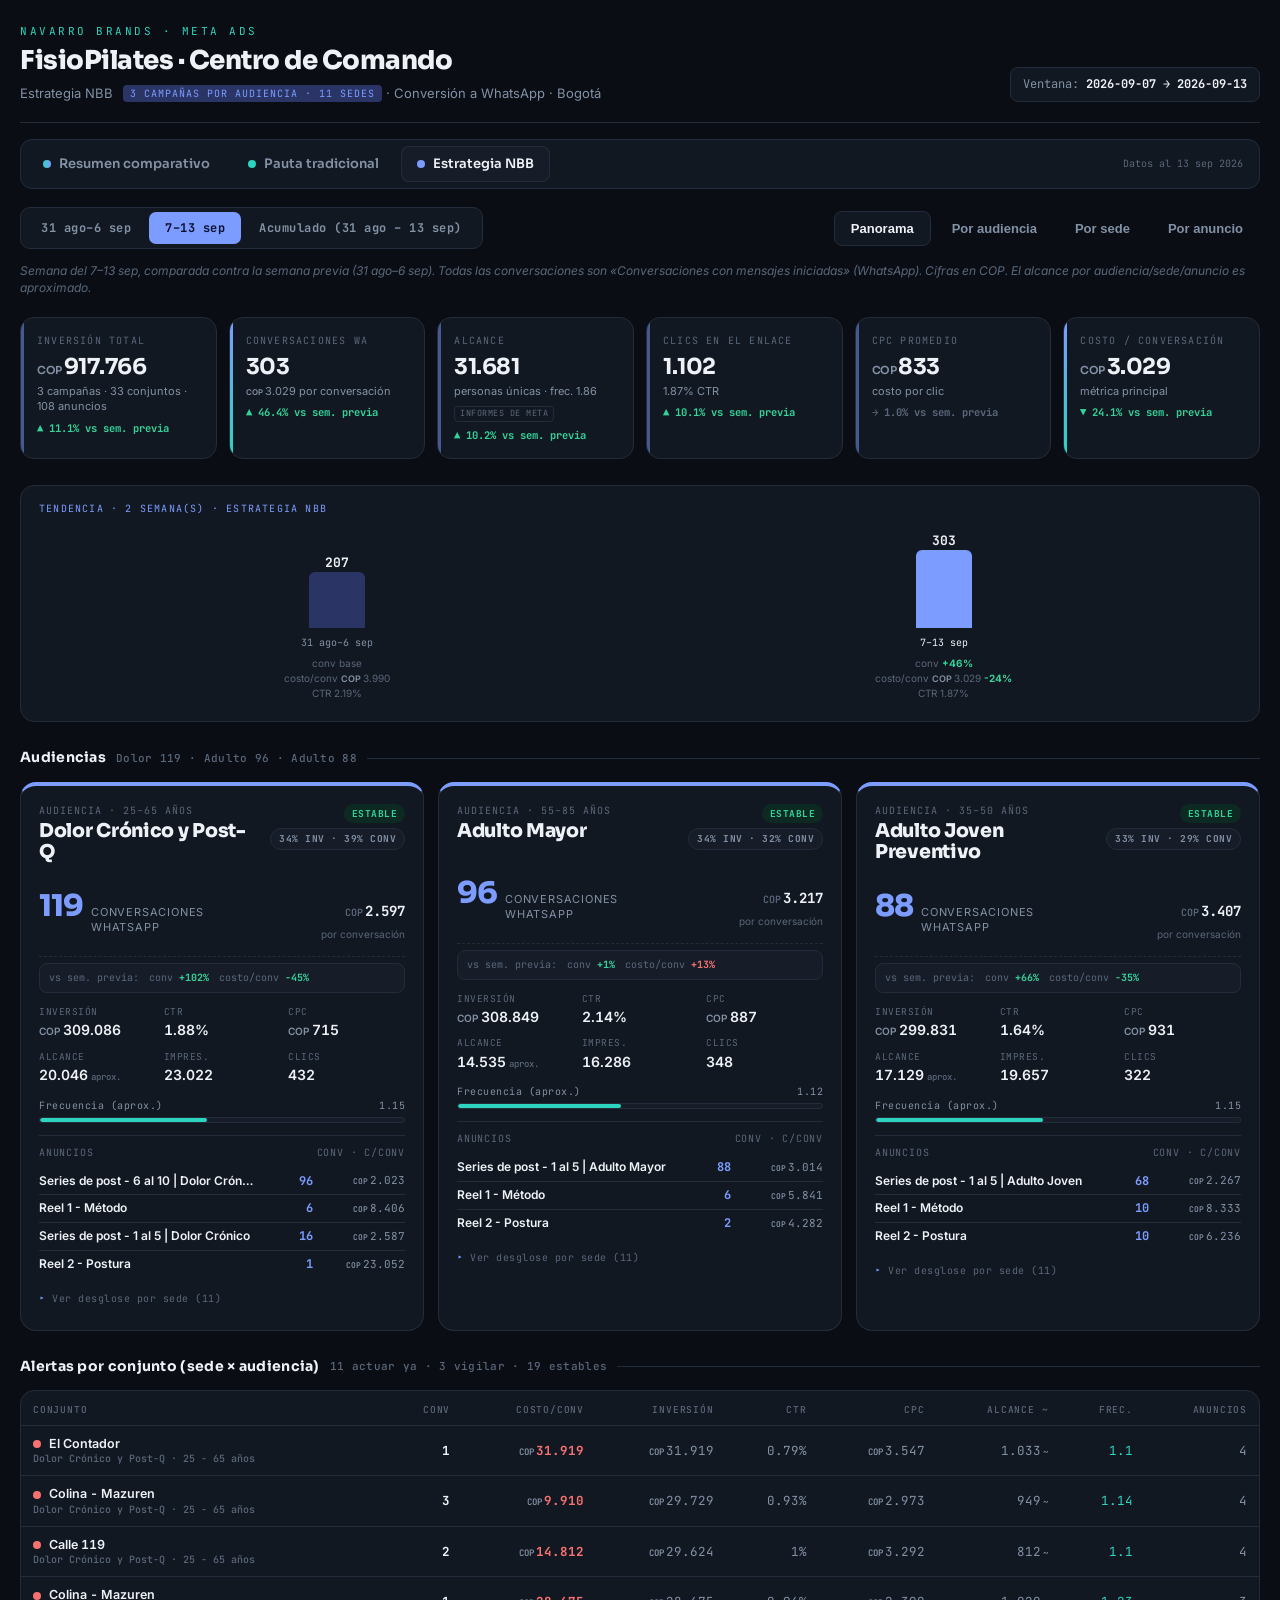
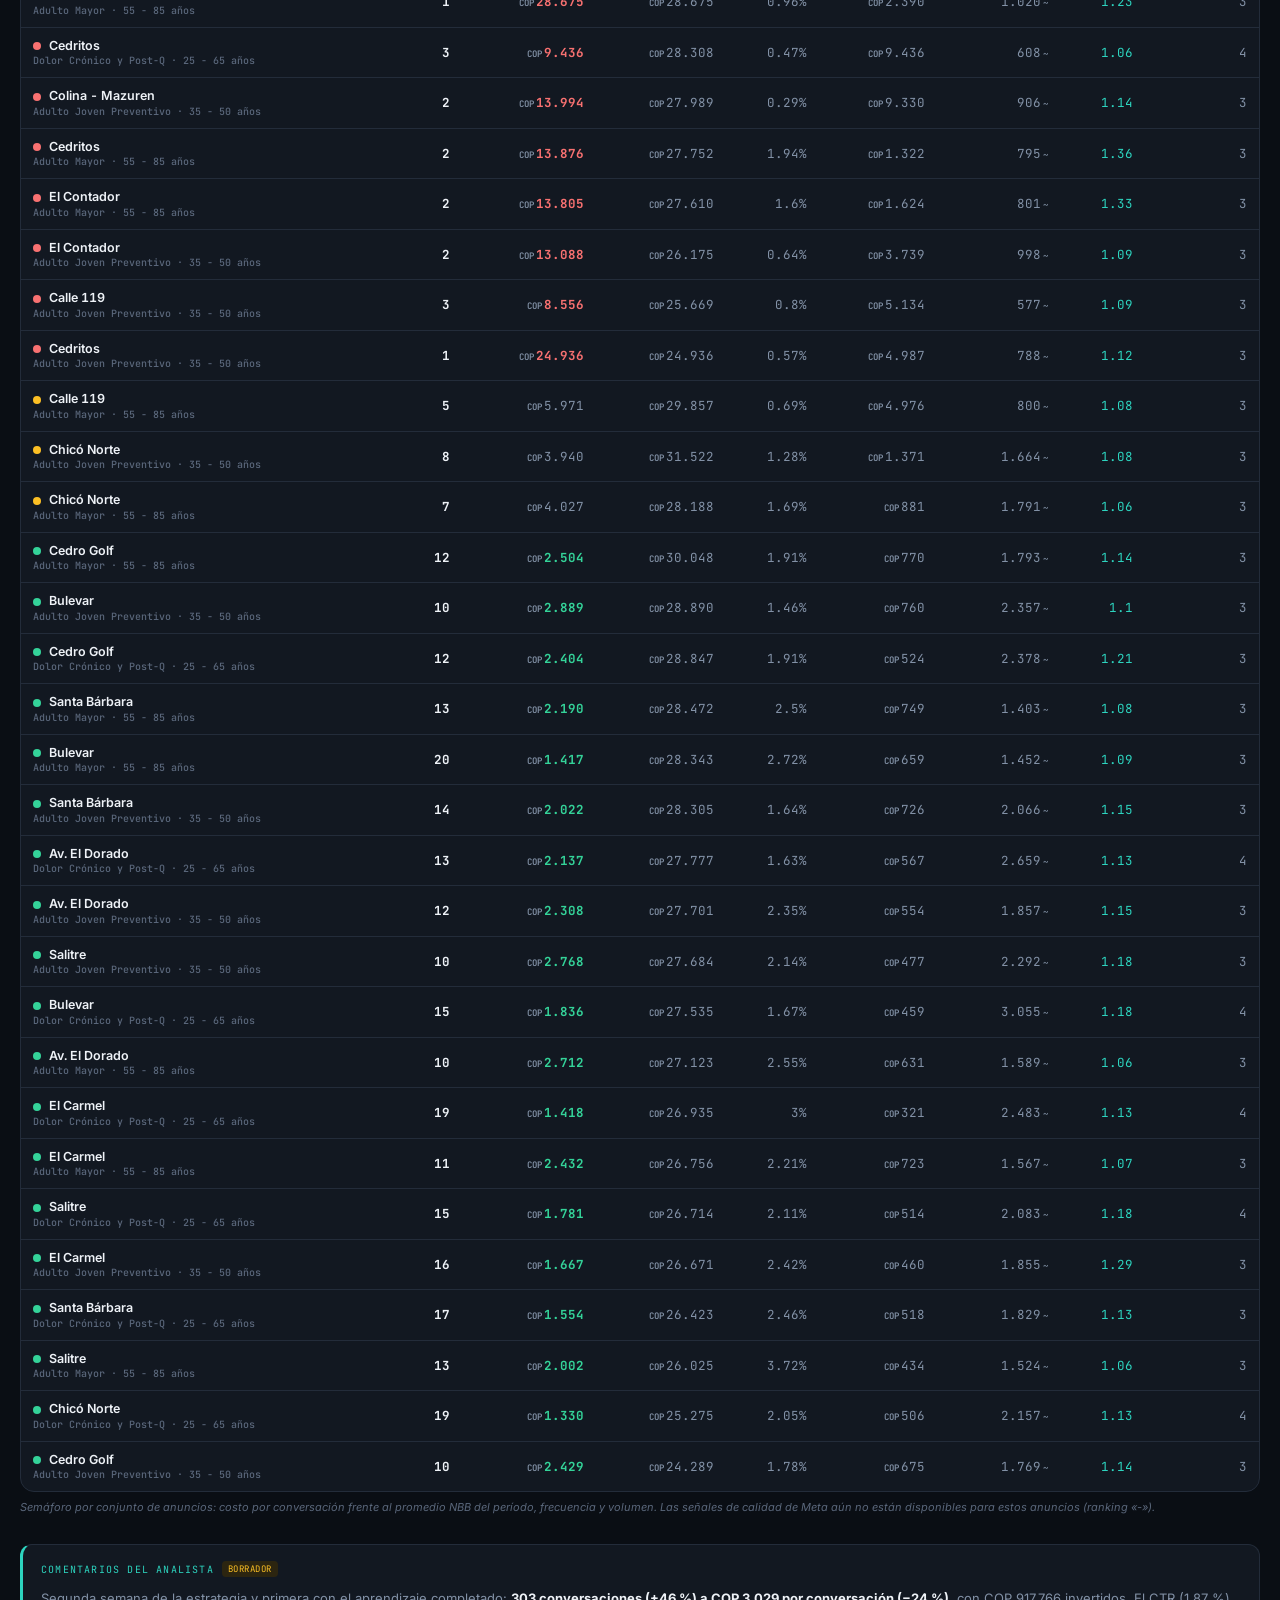
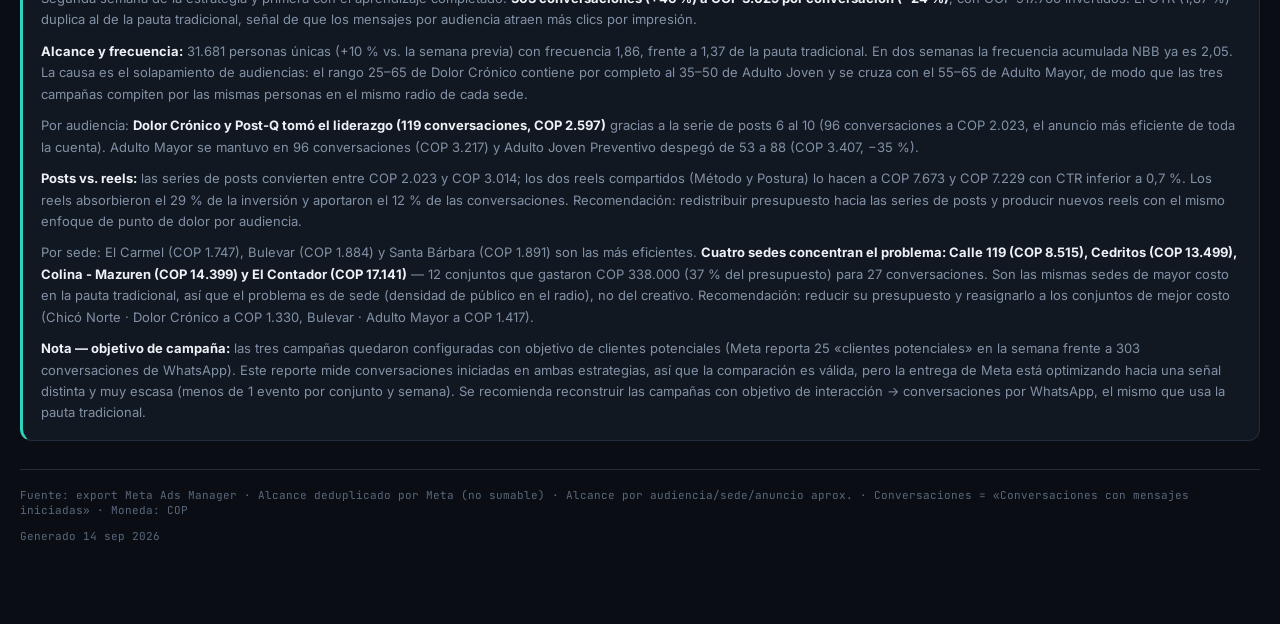
==== nbb.html @ 5d6669f6 "Semanas 10 y 11: reestructura en 3 páginas y comparativa tradicional vs NBB - index.html: resumen co" ====
<!DOCTYPE html>
<html lang="es">
<head>
<meta charset="UTF-8">
<meta name="viewport" content="width=device-width, initial-scale=1.0">
<title>FisioPilates · Estrategia NBB · Centro de Comando Meta Ads</title>
<link rel="stylesheet" href="assets/style.css">
</head>
<body>
<div class="wrap">
  <header>
    <div class="brand">
      <span class="eyebrow">Navarro Brands · Meta Ads</span>
      <h1>FisioPilates · Centro de Comando</h1>
      <span class="sub">Estrategia NBB <span class="strat nbb">3 campañas por audiencia · 11 sedes</span> · Conversión a WhatsApp · Bogotá</span>
    </div>
    <div class="winbadge">Ventana: <b id="winlabel"></b></div>
  </header>
  <nav class="topnav" id="topnav"></nav>

  <div class="toolbar">
    <div class="toggle" id="periodToggle"></div>
    <div class="tabs" id="viewTabs">
      <button data-v="overview" class="on">Panorama</button>
      <button data-v="aud">Por audiencia</button>
      <button data-v="sedes">Por sede</button>
      <button data-v="ads">Por anuncio</button>
    </div>
  </div>
  <p class="note" id="scopeNote"></p>

  <div class="kpis" id="kpis"></div>

  <div id="trendStrip" style="background:var(--panel);border:1px solid var(--line);border-radius:14px;padding:16px 18px;margin-bottom:26px">
    <div style="display:flex;align-items:center;justify-content:space-between;margin-bottom:14px">
      <div id="trendTitle" style="font-family:var(--mono);font-size:10px;letter-spacing:1.2px;text-transform:uppercase;color:var(--nbb)">Tendencia semanal</div>
      <div class="trendHint" style="font-family:var(--mono);font-size:9px;color:var(--faint)">desliza →</div>
    </div>
    <div id="trendScroll"><div id="trendBars"></div></div>
  </div>

  <div id="view-overview">
    <h2 class="sec">Audiencias <span class="cnt" id="audCnt"></span></h2>
    <div class="grid" id="audSummary"></div>
    <h2 class="sec">Alertas por conjunto (sede × audiencia) <span class="cnt" id="alertCnt"></span></h2>
    <div class="tblwrap"><table class="t" id="setTable"></table></div>
    <p class="tblnote">Semáforo por conjunto de anuncios: costo por conversación frente al promedio NBB del período, frecuencia y volumen. Las señales de calidad de Meta aún no están disponibles para estos anuncios (ranking «-»).</p>
  </div>

  <div id="view-aud" class="hidden">
    <h2 class="sec">Rendimiento por audiencia <span class="cnt">3 campañas · una por perfil de paciente</span></h2>
    <div class="grid" id="audCards"></div>
  </div>

  <div id="view-sedes" class="hidden">
    <h2 class="sec">Selecciona una sede</h2>
    <div class="sede-list" id="sedeList"></div>
    <div id="sedeDetail"></div>
  </div>

  <div id="view-ads" class="hidden">
    <h2 class="sec">Rendimiento por anuncio <span class="cnt" id="adCnt"></span></h2>
    <div class="grid" id="adCards"></div>
  </div>

  <div class="comments" id="comments"></div>

  <footer>
    <span>Fuente: export Meta Ads Manager · Alcance deduplicado por Meta (no sumable) · Alcance por audiencia/sede/anuncio aprox. · Conversaciones = «Conversaciones con mensajes iniciadas» · Moneda: COP</span>
    <span id="genstamp"></span>
  </footer>
</div>

<script src="assets/data.js"></script>
<script src="assets/common.js"></script>
<script>
const S = DATA.nbb;
const AUD = Object.fromEntries(DATA.audiences.map(a => [a.key, a]));
let CUR = DATA.cur;
const shown = DATA.periods_shown.filter(id => S.periods[id]);

function renderKPIs() {
  const d = S.periods[CUR], t = d.totals, prev = d.prev ? d.prev.totals : null;
  document.getElementById('kpis').innerHTML = kpiHTML(standardKPIs(t, prev, t.campaigns + ' campañas · ' + t.sets + ' conjuntos · ' + t.ads + ' anuncios'), 'nbb');
  document.getElementById('winlabel').textContent = d.start + ' → ' + d.end;
  let scope;
  if (CUR === 'acc') {
    scope = `Acumulado de ${d.weeks} semana(s) de la estrategia NBB (desde el ${fmtDate(S.start)}). `;
    if (t.reach != null && d.weeks > 1) scope += `El alcance es deduplicado por Meta: ${COP(t.reach)} personas únicas, menor que la suma de las semanas (${COP(d.reach_weekly_sum)}). `;
  } else {
    scope = `Semana del ${d.label}` + (d.prev ? `, comparada contra la semana previa (${d.prev.label}). ` : ' — primera semana de la estrategia, sin semana previa comparable. ');
  }
  document.getElementById('scopeNote').textContent = scope + 'Todas las conversaciones son «Conversaciones con mensajes iniciadas» (WhatsApp). Cifras en COP. El alcance por audiencia/sede/anuncio es aproximado.';
}

function miniList(title, rows, nameFn, opts) {
  opts = opts || {};
  const max = Math.max(...rows.map(r => r.conv), 1);
  return `<div class="mini"><div class="bh"><span>${title}</span><span>conv · c/conv</span></div>` +
    rows.map(r => `<div class="r"><div class="n">${esc(nameFn(r))}</div><div class="c">${r.conv}</div><div class="k">${r.conv ? money(r.cpconv) : '—'}</div></div>`).join('') + `</div>`;
}

function audCardHTML(a, full) {
  const d = S.periods[CUR];
  const prev = d.prev ? d.prev.audiences[a.audience] : null;
  const share = d.totals.spend ? (a.spend / d.totals.spend * 100).toFixed(0) : 0;
  const convShare = d.totals.conv ? (a.conv / d.totals.conv * 100).toFixed(0) : 0;
  const fpct = Math.min(a.freq / 2.5 * 100, 100);
  const bySede = [...a.by_sede].sort((x, y) => (x.conv ? x.cpconv : 1e12) - (y.conv ? y.cpconv : 1e12));
  return `<div class="aud">
    <div class="top" style="display:flex;justify-content:space-between;gap:10px;margin-bottom:12px">
      <div><div class="acct" style="font-family:var(--mono);font-size:10px;letter-spacing:1px;text-transform:uppercase;color:var(--faint);margin-bottom:3px">Audiencia · ${a.age} años</div><div class="cname">${esc(a.name)}</div></div>
      <div class="badges"><span class="pill ${a._level}">${levelText(a._level)}</span><span class="pill n">${share}% INV · ${convShare}% CONV</span></div>
    </div>
    <div class="hero-metric"><span class="big">${a.conv}</span><span class="cap">conversaciones<br>WhatsApp</span>
    <span class="cost"><b>${a.conv ? money(a.cpconv) : '—'}</b><span>por conversación</span></span></div>
    ${cmpRow(a, prev)}
    <div class="stats">
      <div class="stat"><div class="k">Inversión</div><div class="v">${money(a.spend)}</div></div>
      <div class="stat"><div class="k">CTR</div><div class="v">${a.ctr}%</div></div>
      <div class="stat"><div class="k">CPC</div><div class="v">${money(a.cpc)}</div></div>
      <div class="stat"><div class="k">Alcance</div><div class="v">${COP(a.reach)}<span class="ap">aprox.</span></div></div>
      <div class="stat"><div class="k">Impres.</div><div class="v">${COP(a.imp)}</div></div>
      <div class="stat"><div class="k">Clics</div><div class="v">${a.clicks}</div></div>
    </div>
    <div class="freqrow"><div class="flabel"><span>Frecuencia (aprox.)</span><span>${a.freq}</span></div>
    <div class="fbar"><i style="width:${fpct}%;background:${freqColor(a.freq)}"></i></div></div>
    ${miniList('Anuncios', a.by_ad, r => r.ad.replace(/^NBB \| /, ''))}
    ${full ? miniList('Sedes · mejor a peor costo', bySede, r => r.sede)
           : `<details class="more"><summary>Ver desglose por sede (${a.by_sede.length})</summary>${miniList('Sedes · mejor a peor costo', bySede, r => r.sede)}</details>`}
  </div>`;
}

function sedeCard(s) {
  const d = S.periods[CUR];
  const prev = d.prev ? d.prev.sedes[s.sede] : null;
  const byAud = [...s.by_audience].sort((x, y) => (x.conv ? x.cpconv : 1e12) - (y.conv ? y.cpconv : 1e12));
  return unitCardHTML(s, {
    eyebrow: 'FisioPilates · sede · estrategia NBB', title: s.sede, variant: 'nbb', prev, hideSets: true, unitWord: 'esta sede',
    badge: `<span class="pill a">${s.sets} AUDIENCIAS</span>`,
    extra: miniList('Audiencias · mejor a peor costo', byAud, r => r.name),
  });
}

function renderSetTable(sets) {
  const rows = sets.map(s => `<tr>
    <td class="nm"><span class="sem ${s._level}"></span>${esc(s.sede)}<small>${esc(s.name)} · ${s.age} años</small></td>
    <td><b>${s.conv}</b></td>
    <td class="${s._level === 'r' ? 'lose' : s._level === 'g' ? 'win' : ''}">${s.conv ? money(s.cpconv) : '—'}</td>
    <td>${money(s.spend)}</td>
    <td>${s.ctr}%</td>
    <td>${money(s.cpc)}</td>
    <td>${COP(s.reach)}<span class="ap" style="font-size:9px;margin-left:2px">~</span></td>
    <td style="color:${freqColor(s.freq)}">${s.freq}</td>
    <td>${s.ads}</td>
  </tr>`).join('');
  document.getElementById('setTable').innerHTML = `<thead><tr>
    <th>Conjunto</th><th>Conv</th><th>Costo/conv</th><th>Inversión</th><th>CTR</th><th>CPC</th><th>Alcance ~</th><th>Frec.</th><th>Anuncios</th>
  </tr></thead><tbody>${rows}</tbody>`;
}

function renderAll() {
  const d = S.periods[CUR];
  const avg = d.totals.cpconv;
  const auds = applyScores(d.audiences, avg, { skipSets: true, minConv: 30 });
  const sets = applyScores(d.sets, avg, { skipSets: true, minConv: 5 });
  const sedes = applyScores(d.sedes, avg, { skipSets: true, minConv: 15 });
  renderKPIs();

  document.getElementById('audSummary').innerHTML = auds.map(a => audCardHTML(a, false)).join('');
  document.getElementById('audCnt').textContent = auds.map(a => `${a.name.split(' ')[0]} ${a.conv}`).join(' · ');
  document.getElementById('audCards').innerHTML = auds.map(a => audCardHTML(a, true)).join('');
  renderSetTable(sets);
  document.getElementById('alertCnt').textContent = alertCount(sets);

  document.getElementById('sedeList').innerHTML = sedes.map(s => `
    <button class="sede-btn nbb" data-c="${encodeURIComponent(s.sede)}">
    <div class="sn">${esc(s.sede)}</div>
    <div class="sr"><span>Conv <b>${s.conv}</b></span><span>Costo <b>${s.conv ? money(s.cpconv) : '—'}</b></span><span>Inv <b>${K(s.spend)}</b></span></div>
    </button>`).join('');
  document.getElementById('sedeDetail').innerHTML = '';

  document.getElementById('adCards').innerHTML = d.ads.map(a => adCardHTML(a, {
    variant: 'nbb', multiWord: 'AUDIENCIAS', singleLabel: 'Audiencia', partName: p => p.name,
    breakdownTitle: a => `Detalle por audiencia (${a.campaigns})`, prev: d.prev ? d.prev.ads[a.ad] : null,
  })).join('');
  const multiCount = d.ads.filter(a => a.campaigns > 1).length;
  document.getElementById('adCnt').textContent = `${d.ads.length} anuncios · ${multiCount} compartidos entre audiencias`;
  renderComments(document.getElementById('comments'), 'nbb_' + CUR);
}

document.getElementById('sedeList').addEventListener('click', e => {
  const btn = e.target.closest('.sede-btn'); if (!btn) return;
  document.querySelectorAll('.sede-btn').forEach(b => b.classList.remove('active')); btn.classList.add('active');
  const name = decodeURIComponent(btn.dataset.c);
  const s = S.periods[CUR].sedes.find(x => x.sede === name);
  const det = document.getElementById('sedeDetail');
  det.innerHTML = `<h2 class="sec">${esc(s.sede)} <span class="cnt">${s.sets} conjuntos · ${s.ads} anuncios</span></h2><div class="grid">${sedeCard(s)}</div>`;
  det.scrollIntoView({ behavior: 'smooth', block: 'nearest' });
});

renderNav('nbb.html');
buildPeriodToggle(document.getElementById('periodToggle'),
  [...shown.map(id => ({ id, label: weekLabel(id) })), { id: 'acc', label: S.periods.acc.label }],
  CUR, p => { CUR = p; renderAll(); }, 'nbb');
bindTabs(document.getElementById('viewTabs'), 'view-');
document.getElementById('trendTitle').textContent = 'Tendencia · ' + S.trend.length + ' semana(s) · estrategia NBB';
renderTrend(document.getElementById('trendBars'), S.trend, { color: 'var(--nbb)', colorDim: 'var(--nbb-dim)', extraLine: t => `<div>CTR ${t.ctr}%</div>` });
renderAll();
stamp();
</script>
</body>
</html>
---- assets/style.css ----
@import url('https://fonts.googleapis.com/css2?family=Sora:wght@400;500;600;700;800&family=Inter:wght@400;500;600;700&family=JetBrains+Mono:wght@500;700&display=swap');
:root{
  --bg:#0a0e14; --panel:#121821; --panel2:#161d28; --line:#232c3a;
  --ink:#eef2f7; --muted:#8291a6; --faint:#5a677b;
  --teal:#2dd4bf; --teal-dim:#134e4a;
  --green:#34d399; --green-bg:#0d2a22;
  --yellow:#fbbf24; --yellow-bg:#2c2510;
  --red:#f87171; --red-bg:#2c1414;
  --accent:#7c9cff; --accent-dim:#2a3566; --accent-bg:#171c33;
  --trad:var(--teal); --trad-dim:var(--teal-dim); --nbb:var(--accent); --nbb-dim:var(--accent-dim);
  --mono:'JetBrains Mono',monospace;
}
*{box-sizing:border-box;margin:0;padding:0}
.cur{font-size:.72em;color:var(--muted);font-weight:600;margin-right:2px}
body{background:var(--bg);color:var(--ink);font-family:'Inter',sans-serif;-webkit-font-smoothing:antialiased;line-height:1.4}
.wrap{max-width:1320px;margin:0 auto;padding:24px 20px 80px}
header{display:flex;flex-wrap:wrap;align-items:flex-end;justify-content:space-between;gap:16px;margin-bottom:22px;padding-bottom:20px;border-bottom:1px solid var(--line)}
.brand{display:flex;flex-direction:column;gap:4px}
.brand .eyebrow{font-family:var(--mono);font-size:11px;letter-spacing:2.5px;text-transform:uppercase;color:var(--teal)}
.brand h1{font-family:'Sora',sans-serif;font-weight:800;font-size:26px;letter-spacing:-.5px}
.brand .sub{color:var(--muted);font-size:13px}
.winbadge{font-family:var(--mono);font-size:12px;color:var(--muted);background:var(--panel);border:1px solid var(--line);border-radius:8px;padding:8px 12px}
.winbadge b{color:var(--ink)}
.toolbar{display:flex;flex-wrap:wrap;gap:14px;align-items:center;justify-content:space-between;margin-bottom:22px}
.toggle{display:inline-flex;flex-wrap:wrap;background:var(--panel);border:1px solid var(--line);border-radius:10px;padding:4px;gap:2px}
.toggle button{white-space:nowrap;font-family:var(--mono);font-size:12px;font-weight:700;letter-spacing:.5px;color:var(--muted);background:transparent;border:0;padding:8px 16px;border-radius:7px;cursor:pointer;transition:.15s}
.toggle button.on{background:var(--teal);color:#04211d}
.toggle button:not(.on):hover{color:var(--ink)}
.tabs{display:inline-flex;gap:4px}
.tabs button{font-size:13px;font-weight:600;color:var(--muted);background:transparent;border:1px solid transparent;padding:9px 16px;border-radius:8px;cursor:pointer;transition:.15s}
.tabs button.on{background:var(--panel);border-color:var(--line);color:var(--ink)}
.tabs button:not(.on):hover{color:var(--ink)}
.note{font-size:12px;color:var(--faint);margin:-8px 0 20px;font-style:italic}
.kpis{display:grid;grid-template-columns:repeat(6,1fr);gap:12px;margin-bottom:26px}
.kpi{background:var(--panel);border:1px solid var(--line);border-radius:14px;padding:16px 16px 14px;position:relative;overflow:hidden}
.kpi::before{content:'';position:absolute;left:0;top:0;bottom:0;width:3px;background:var(--teal);opacity:.5}
.kpi.star::before{opacity:1;background:linear-gradient(var(--teal),var(--accent))}
.kpi .label{font-family:var(--mono);font-size:10px;letter-spacing:1.2px;text-transform:uppercase;color:var(--faint);margin-bottom:8px}
.kpi .val{font-family:'Sora',sans-serif;font-weight:700;font-size:22px;letter-spacing:-.5px;line-height:1}
.kpi .val .cur{font-size:11px;color:var(--muted);font-weight:600;margin-right:2px}
.kpi .foot{font-size:11px;color:var(--muted);margin-top:6px}
.kpi .tag{display:inline-block;font-family:var(--mono);font-size:8.5px;letter-spacing:.5px;text-transform:uppercase;color:var(--faint);border:1px solid var(--line);border-radius:4px;padding:1px 5px;margin-top:6px}
.delta{font-family:var(--mono);font-size:10.5px;font-weight:700;margin-top:5px;display:inline-block}
.delta.up{color:var(--green)} .delta.down{color:var(--red)} .delta.flat{color:var(--faint)}
h2.sec{flex-wrap:wrap;font-family:'Sora',sans-serif;font-size:14px;font-weight:700;letter-spacing:.3px;margin:26px 0 14px;display:flex;align-items:center;gap:10px}
h2.sec::after{content:'';flex:1;height:1px;background:var(--line)}
h2.sec .cnt{font-family:var(--mono);font-size:11px;color:var(--faint);font-weight:500}
.grid{display:grid;grid-template-columns:repeat(auto-fill,minmax(310px,1fr));gap:14px}
.card{background:var(--panel);border:1px solid var(--line);border-radius:16px;padding:18px;position:relative;transition:.15s;border-left-width:4px}
.card:hover{border-color:var(--faint);transform:translateY(-2px)}
.card.g{border-left-color:var(--green)} .card.y{border-left-color:var(--yellow)} .card.r{border-left-color:var(--red)}
.card .top{display:flex;justify-content:space-between;align-items:flex-start;gap:10px;margin-bottom:14px}
.card .acct{font-family:var(--mono);font-size:10px;letter-spacing:1px;text-transform:uppercase;color:var(--faint);margin-bottom:3px}
.card .cname{font-family:'Sora',sans-serif;font-weight:700;font-size:19px;letter-spacing:-.3px;line-height:1.1}
.badges{display:flex;flex-direction:column;gap:5px;align-items:flex-end;flex-shrink:0}
.pill{font-family:var(--mono);font-size:9.5px;font-weight:700;letter-spacing:.5px;padding:3px 8px;border-radius:20px;white-space:nowrap}
.pill.g{background:var(--green-bg);color:var(--green)} .pill.y{background:var(--yellow-bg);color:var(--yellow)} .pill.r{background:var(--red-bg);color:var(--red)}
.hero-metric{display:flex;align-items:baseline;gap:8px;padding:10px 0 12px;border-bottom:1px dashed var(--line);margin-bottom:12px}
.hero-metric .big{font-family:'Sora',sans-serif;font-weight:800;font-size:30px;color:var(--teal);letter-spacing:-1px}
.hero-metric .cap{font-size:11px;color:var(--muted);text-transform:uppercase;letter-spacing:.8px}
.hero-metric .cost{margin-left:auto;text-align:right}
.hero-metric .cost b{font-family:var(--mono);font-size:14px;color:var(--ink);display:block}
.hero-metric .cost span{font-size:10px;color:var(--faint)}
.stats{display:grid;grid-template-columns:1fr 1fr 1fr;gap:10px 8px;margin-bottom:14px}
.stat .k{font-family:var(--mono);font-size:9.5px;letter-spacing:.5px;text-transform:uppercase;color:var(--faint);margin-bottom:2px}
.stat .v{font-size:14px;font-weight:600;font-variant-numeric:tabular-nums}
.stat .v .ap{font-size:9px;color:var(--faint);font-weight:500;font-family:var(--mono);margin-left:3px}
.cmp{font-family:var(--mono);font-size:10px;margin-top:-6px;margin-bottom:12px;padding:7px 9px;background:var(--panel2);border:1px solid var(--line);border-radius:8px;display:flex;gap:10px;flex-wrap:wrap}
.cmp span{color:var(--faint)}
.cmp b.up{color:var(--green)} .cmp b.down{color:var(--red)} .cmp b.flat{color:var(--muted)}
.freqrow{margin-bottom:12px}
.freqrow .flabel{display:flex;justify-content:space-between;font-size:10px;color:var(--muted);margin-bottom:4px;font-family:var(--mono);letter-spacing:.5px}
.fbar{height:6px;background:var(--panel2);border-radius:4px;overflow:hidden;border:1px solid var(--line)}
.fbar > i{display:block;height:100%;border-radius:4px}
.advice{display:flex;gap:8px;align-items:flex-start;font-size:12px;line-height:1.45;background:var(--panel2);border:1px solid var(--line);border-radius:10px;padding:10px 12px;color:var(--muted)}
.advice .dot{font-size:13px;line-height:1.1;flex-shrink:0}
.advice b{color:var(--ink);font-weight:600}
.sede-list{display:grid;grid-template-columns:repeat(auto-fill,minmax(260px,1fr));gap:12px;margin-bottom:24px}
.sede-btn{text-align:left;background:var(--panel);border:1px solid var(--line);border-radius:14px;padding:16px;cursor:pointer;transition:.15s;color:var(--ink)}
.sede-btn:hover{border-color:var(--teal);transform:translateY(-2px)}
.sede-btn.active{border-color:var(--teal);background:var(--panel2)}
.sede-btn .sn{font-family:'Sora',sans-serif;font-weight:700;font-size:17px;margin-bottom:8px}
.sede-btn .sr{display:flex;gap:14px;font-size:12px;color:var(--muted)}
.sede-btn .sr b{color:var(--teal);font-family:var(--mono)}
.adcard{background:var(--panel);border:1px solid var(--line);border-radius:16px;padding:18px}
.adcard .atop{display:flex;justify-content:space-between;align-items:flex-start;gap:10px;margin-bottom:6px}
.adcard .aname{font-family:'Sora',sans-serif;font-weight:700;font-size:16px;line-height:1.2}
.adcard .ameta{font-family:var(--mono);font-size:10px;letter-spacing:.5px;text-transform:uppercase;color:var(--faint);margin-bottom:14px}
.adhero{display:flex;align-items:baseline;gap:8px;padding-bottom:12px;border-bottom:1px dashed var(--line);margin-bottom:12px}
.adhero .big{font-family:'Sora',sans-serif;font-weight:800;font-size:26px;color:var(--teal)}
.adhero .cap{font-size:11px;color:var(--muted);text-transform:uppercase;letter-spacing:.6px}
.adhero .cost{margin-left:auto;text-align:right}
.adhero .cost b{font-family:var(--mono);font-size:13px;display:block}
.adhero .cost span{font-size:10px;color:var(--faint)}
.breakdown{margin-top:12px;border-top:1px solid var(--line);padding-top:10px}
.breakdown .bh{font-family:var(--mono);font-size:10px;letter-spacing:.8px;text-transform:uppercase;color:var(--faint);margin-bottom:8px}
.brow{display:grid;grid-template-columns:1fr auto auto;gap:8px;align-items:center;padding:7px 0;border-bottom:1px solid var(--line);font-size:12px}
.brow:last-child{border-bottom:0}
.brow .bsede{font-weight:600;color:var(--ink)}
.brow .bsub{font-family:var(--mono);font-size:10px;color:var(--faint)}
.brow .bconv{font-family:var(--mono);color:var(--teal);font-weight:700;text-align:right}
.brow .bcost{font-family:var(--mono);color:var(--muted);text-align:right;font-size:11px}
.single-note{font-size:11px;color:var(--faint);font-family:var(--mono);margin-top:4px}
.hidden{display:none!important}
.comments{background:var(--panel);border:1px solid var(--line);border-left:3px solid var(--teal);border-radius:12px;padding:16px 18px;margin-top:28px;font-size:13px;color:var(--muted);line-height:1.65}
.comments b{color:var(--ink)}
.comments p{margin:0 0 10px}
.comments p:last-child{margin-bottom:0}
.comments .mh{font-family:var(--mono);font-size:10px;letter-spacing:1.2px;text-transform:uppercase;color:var(--teal);margin-bottom:10px}
footer{margin-top:28px;padding-top:18px;border-top:1px solid var(--line);font-size:11px;color:var(--faint);display:flex;justify-content:space-between;flex-wrap:wrap;gap:10px;font-family:var(--mono)}

/* Trend strip */
#trendScroll{overflow-x:auto;overflow-y:hidden;-webkit-overflow-scrolling:touch}
#trendBars{display:flex;gap:12px;padding-bottom:4px}
.trendHint{display:none}
/* Desktop: bars share the full width, all visible, no scroll needed */
#trendBars > .tbar{flex:1 1 0;min-width:0}
/* Themed thin scrollbar */
#trendScroll::-webkit-scrollbar{height:6px}
#trendScroll::-webkit-scrollbar-track{background:transparent}
#trendScroll::-webkit-scrollbar-thumb{background:var(--line);border-radius:99px}
#trendScroll::-webkit-scrollbar-thumb:hover{background:var(--faint)}
#trendScroll{scrollbar-width:thin;scrollbar-color:var(--line) transparent}
@media(max-width:640px){
  /* Mobile: pin each bar to ~1/3 of the viewport and enable horizontal scroll */
  #trendBars > .tbar{flex:0 0 calc((100% - 24px) / 3);min-width:92px}
  .trendHint{display:block}
}
@media(max-width:1000px){.kpis{grid-template-columns:repeat(3,1fr)}}
@media(max-width:560px){.kpis{grid-template-columns:repeat(2,1fr)}.brand h1{font-size:22px}}

/* ───────── Navegación entre reportes ───────── */
.topnav{display:flex;flex-wrap:wrap;align-items:center;gap:6px;margin:-6px 0 18px;padding:6px;background:var(--panel);border:1px solid var(--line);border-radius:12px}
.topnav a{font-family:'Sora',sans-serif;font-size:13px;font-weight:600;color:var(--muted);text-decoration:none;padding:9px 16px;border-radius:8px;display:flex;align-items:center;gap:8px;transition:.15s}
.topnav a:hover{color:var(--ink);background:var(--panel2)}
.topnav a.on{color:var(--ink);background:var(--panel2);box-shadow:inset 0 0 0 1px var(--line)}
.topnav a .sw{width:8px;height:8px;border-radius:50%;background:var(--faint);flex-shrink:0}
.topnav a.trad .sw{background:var(--trad)} .topnav a.nbb .sw{background:var(--nbb)} .topnav a.both .sw{background:linear-gradient(90deg,var(--trad),var(--nbb))}
.topnav .spacer{flex:1}
.topnav .upd{font-family:var(--mono);font-size:10px;color:var(--faint);padding:0 10px}
.strat{font-family:var(--mono);font-size:10px;letter-spacing:1px;text-transform:uppercase;padding:2px 7px;border-radius:4px;margin-left:6px;vertical-align:1px}
.strat.trad{background:var(--teal-dim);color:var(--teal)} .strat.nbb{background:var(--accent-dim);color:var(--accent)}
.kpi.nbb::before{background:var(--nbb)} .kpi.nbb.star::before{background:linear-gradient(var(--nbb),var(--teal))}
.kpi .val.pending{font-size:13px;color:var(--faint);font-weight:500;font-family:var(--mono);line-height:1.3;padding-top:4px}
.toggle button.on.nbb{background:var(--nbb);color:#0b1030}
.card.nbb .hero-metric .big,.adcard.nbb .adhero .big{color:var(--nbb)}
.sede-btn.nbb:hover,.sede-btn.nbb.active{border-color:var(--nbb)} .sede-btn.nbb .sr b{color:var(--nbb)}
.brow .bconv.nbb{color:var(--nbb)}
.pill.a{background:var(--accent-dim);color:var(--accent)}
.pill.t{background:var(--teal-dim);color:var(--teal)}
.pill.n{background:var(--panel2);color:var(--muted);border:1px solid var(--line)}
.legend{display:flex;gap:16px;flex-wrap:wrap;font-family:var(--mono);font-size:10px;color:var(--muted);align-items:center}
.legend i{display:inline-block;width:10px;height:10px;border-radius:3px;margin-right:6px;vertical-align:-1px}
.legend i.t{background:var(--trad)} .legend i.n{background:var(--nbb)}

/* ───────── Tendencia apilada (cuenta completa) ───────── */
.tbar .stack{width:60%;max-width:56px;min-width:38px;display:flex;flex-direction:column-reverse;border-radius:6px 6px 0 0;overflow:hidden;position:relative}
.tbar .stack > i{display:block;width:100%}
.tbar .stack i.t{background:var(--trad-dim)} .tbar .stack i.n{background:var(--nbb-dim)}
.tbar.last .stack i.t{background:var(--trad)} .tbar.last .stack i.n{background:var(--nbb)}
.tbar .split{font-family:var(--mono);font-size:9.5px;color:var(--faint);line-height:1.6}
.tbar .split b{font-weight:700} .tbar .split b.t{color:var(--trad)} .tbar .split b.n{color:var(--nbb)}

/* ───────── Duelo de estrategias ───────── */
.duel{display:grid;grid-template-columns:1fr 1fr;gap:14px;margin-bottom:26px}
.duel .col{background:var(--panel);border:1px solid var(--line);border-radius:16px;padding:18px;position:relative;overflow:hidden}
.duel .col::before{content:'';position:absolute;left:0;top:0;right:0;height:3px}
.duel .col.trad::before{background:var(--trad)} .duel .col.nbb::before{background:var(--nbb)}
.duel .ch{display:flex;justify-content:space-between;align-items:flex-start;gap:10px;margin-bottom:12px}
.duel .ch .nm{font-family:'Sora',sans-serif;font-weight:800;font-size:18px;letter-spacing:-.3px}
.duel .ch .ds{font-size:11px;color:var(--muted);margin-top:3px}
.duel .hero{display:flex;align-items:baseline;gap:8px;padding:8px 0 12px;border-bottom:1px dashed var(--line);margin-bottom:12px}
.duel .hero .big{font-family:'Sora',sans-serif;font-weight:800;font-size:34px;letter-spacing:-1px}
.duel .col.trad .hero .big{color:var(--trad)} .duel .col.nbb .hero .big{color:var(--nbb)}
.duel .hero .cap{font-size:11px;color:var(--muted);text-transform:uppercase;letter-spacing:.8px}
.duel .hero .cost{margin-left:auto;text-align:right}
.duel .hero .cost b{font-family:var(--mono);font-size:15px;display:block}
.duel .hero .cost span{font-size:10px;color:var(--faint)}
.mrow{display:grid;grid-template-columns:1fr auto;gap:8px;align-items:baseline;padding:7px 0;border-bottom:1px solid var(--line);font-size:13px}
.mrow:last-child{border-bottom:0}
.mrow .k{color:var(--muted);font-size:12px} .mrow .k small{display:block;font-size:10px;color:var(--faint);font-family:var(--mono)}
.mrow .v{font-family:var(--mono);font-weight:700;font-variant-numeric:tabular-nums;text-align:right;color:var(--ink)}
.mrow .v .ap{font-size:9px;color:var(--faint);font-weight:500;margin-left:3px}
.mrow .v .win{display:inline-block;font-size:9.5px;padding:1px 6px;border-radius:10px;margin-left:6px;vertical-align:1px}
.win.up{background:var(--green-bg);color:var(--green)} .win.down{background:var(--red-bg);color:var(--red)} .win.flat{background:var(--panel2);color:var(--faint)}
.verdict{background:var(--panel);border:1px solid var(--line);border-left:3px solid var(--accent);border-radius:12px;padding:14px 18px;margin-bottom:26px;font-size:13px;line-height:1.6;color:var(--muted)}
.verdict b{color:var(--ink)} .verdict .mh{font-family:var(--mono);font-size:10px;letter-spacing:1.2px;text-transform:uppercase;color:var(--accent);margin-bottom:6px}
.verdict ul{margin:6px 0 0 18px} .verdict li{margin-bottom:4px}
.sharebox{background:var(--panel);border:1px solid var(--line);border-radius:14px;padding:16px 18px;margin-bottom:26px}
.sharebox .sh{font-family:var(--mono);font-size:10px;letter-spacing:1.2px;text-transform:uppercase;color:var(--faint);margin-bottom:10px;display:flex;justify-content:space-between;gap:10px;flex-wrap:wrap}
.sbar{display:flex;height:22px;border-radius:6px;overflow:hidden;margin-bottom:6px;background:var(--panel2)}
.sbar i{display:flex;align-items:center;justify-content:center;font-family:var(--mono);font-size:10.5px;font-weight:700;color:#04211d;min-width:0;overflow:hidden;white-space:nowrap}
.sbar i.t{background:var(--trad)} .sbar i.n{background:var(--nbb);color:#0b1030}
.sbar-l{display:flex;justify-content:space-between;font-family:var(--mono);font-size:10px;color:var(--muted);margin-bottom:12px}
.sbar-l:last-child{margin-bottom:0}

/* ───────── Tablas (sedes comparadas, conjuntos NBB) ───────── */
.tblwrap{overflow-x:auto;background:var(--panel);border:1px solid var(--line);border-radius:14px;margin-bottom:26px}
table.t{width:100%;border-collapse:collapse;font-size:12.5px;min-width:640px}
table.t th{font-family:var(--mono);font-size:9.5px;letter-spacing:.8px;text-transform:uppercase;color:var(--faint);text-align:right;padding:12px 12px 8px;border-bottom:1px solid var(--line);white-space:nowrap;font-weight:500}
table.t th:first-child,table.t td:first-child{text-align:left}
table.t th.t{color:var(--trad)} table.t th.n{color:var(--nbb)}
table.t th.grp{text-align:center;border-bottom:0;padding-bottom:0;padding-top:12px;font-weight:700}
table.t td{padding:9px 12px;border-bottom:1px solid var(--line);text-align:right;font-variant-numeric:tabular-nums;font-family:var(--mono);color:var(--muted);white-space:nowrap}
table.t td.nm{font-family:'Inter',sans-serif;font-weight:600;color:var(--ink)}
table.t td.nm small{display:block;font-family:var(--mono);font-size:10px;color:var(--faint);font-weight:500}
table.t td b{color:var(--ink);font-weight:700}
table.t td.win{color:var(--green);font-weight:700} table.t td.lose{color:var(--red);font-weight:700} table.t td.flat{color:var(--faint)}
table.t tr:last-child td{border-bottom:0}
table.t tr.tot td{background:var(--panel2);font-weight:700;color:var(--ink)}
table.t td .sem{display:inline-block;width:8px;height:8px;border-radius:50%;margin-right:8px;vertical-align:-.5px}
.sem.r{background:var(--red)} .sem.y{background:var(--yellow)} .sem.g{background:var(--green)}
.sep{border-left:1px solid var(--line)}
.tblnote{font-size:11px;color:var(--faint);font-style:italic;margin:-18px 0 26px}

/* ───────── Tarjetas de audiencia ───────── */
.aud{background:var(--panel);border:1px solid var(--line);border-radius:16px;padding:18px;border-top:4px solid var(--nbb)}
.aud .cname{font-family:'Sora',sans-serif;font-weight:800;font-size:19px;letter-spacing:-.3px;line-height:1.1}
.aud .age{font-family:var(--mono);font-size:10px;color:var(--faint);letter-spacing:.5px;margin-top:4px}
.aud .hero-metric .big{color:var(--nbb)}
.mini{margin-top:12px;border-top:1px solid var(--line);padding-top:10px}
.mini .bh{font-family:var(--mono);font-size:10px;letter-spacing:.8px;text-transform:uppercase;color:var(--faint);margin-bottom:8px;display:flex;justify-content:space-between}
.mini .r{display:grid;grid-template-columns:1fr 52px 84px;gap:8px;align-items:center;padding:5px 0;font-size:12px;border-bottom:1px solid var(--line)}
.mini .r:last-child{border-bottom:0}
.mini .r .n{color:var(--ink);font-weight:600;overflow:hidden;text-overflow:ellipsis;white-space:nowrap}
.mini .r .c{font-family:var(--mono);color:var(--nbb);font-weight:700;text-align:right}
.mini .r .k{font-family:var(--mono);color:var(--muted);text-align:right;font-size:11px}
details.more{margin-top:8px} details.more summary{cursor:pointer;font-family:var(--mono);font-size:10px;color:var(--faint);letter-spacing:.5px;list-style:none;padding:6px 0}
details.more summary::before{content:'▸ ';color:var(--accent)} details.more[open] summary::before{content:'▾ '}
.pendtag{display:inline-block;font-family:var(--mono);font-size:9px;letter-spacing:.5px;text-transform:uppercase;color:var(--yellow);background:var(--yellow-bg);border-radius:4px;padding:1px 5px}
.draft{display:inline-block;font-family:var(--mono);font-size:9px;letter-spacing:.5px;text-transform:uppercase;color:var(--yellow);background:var(--yellow-bg);border-radius:4px;padding:1px 6px;margin-left:8px;vertical-align:1px}

@media(max-width:820px){.duel{grid-template-columns:1fr}}
@media(max-width:640px){.topnav a{padding:8px 11px;font-size:12px}.topnav .upd{display:none}}
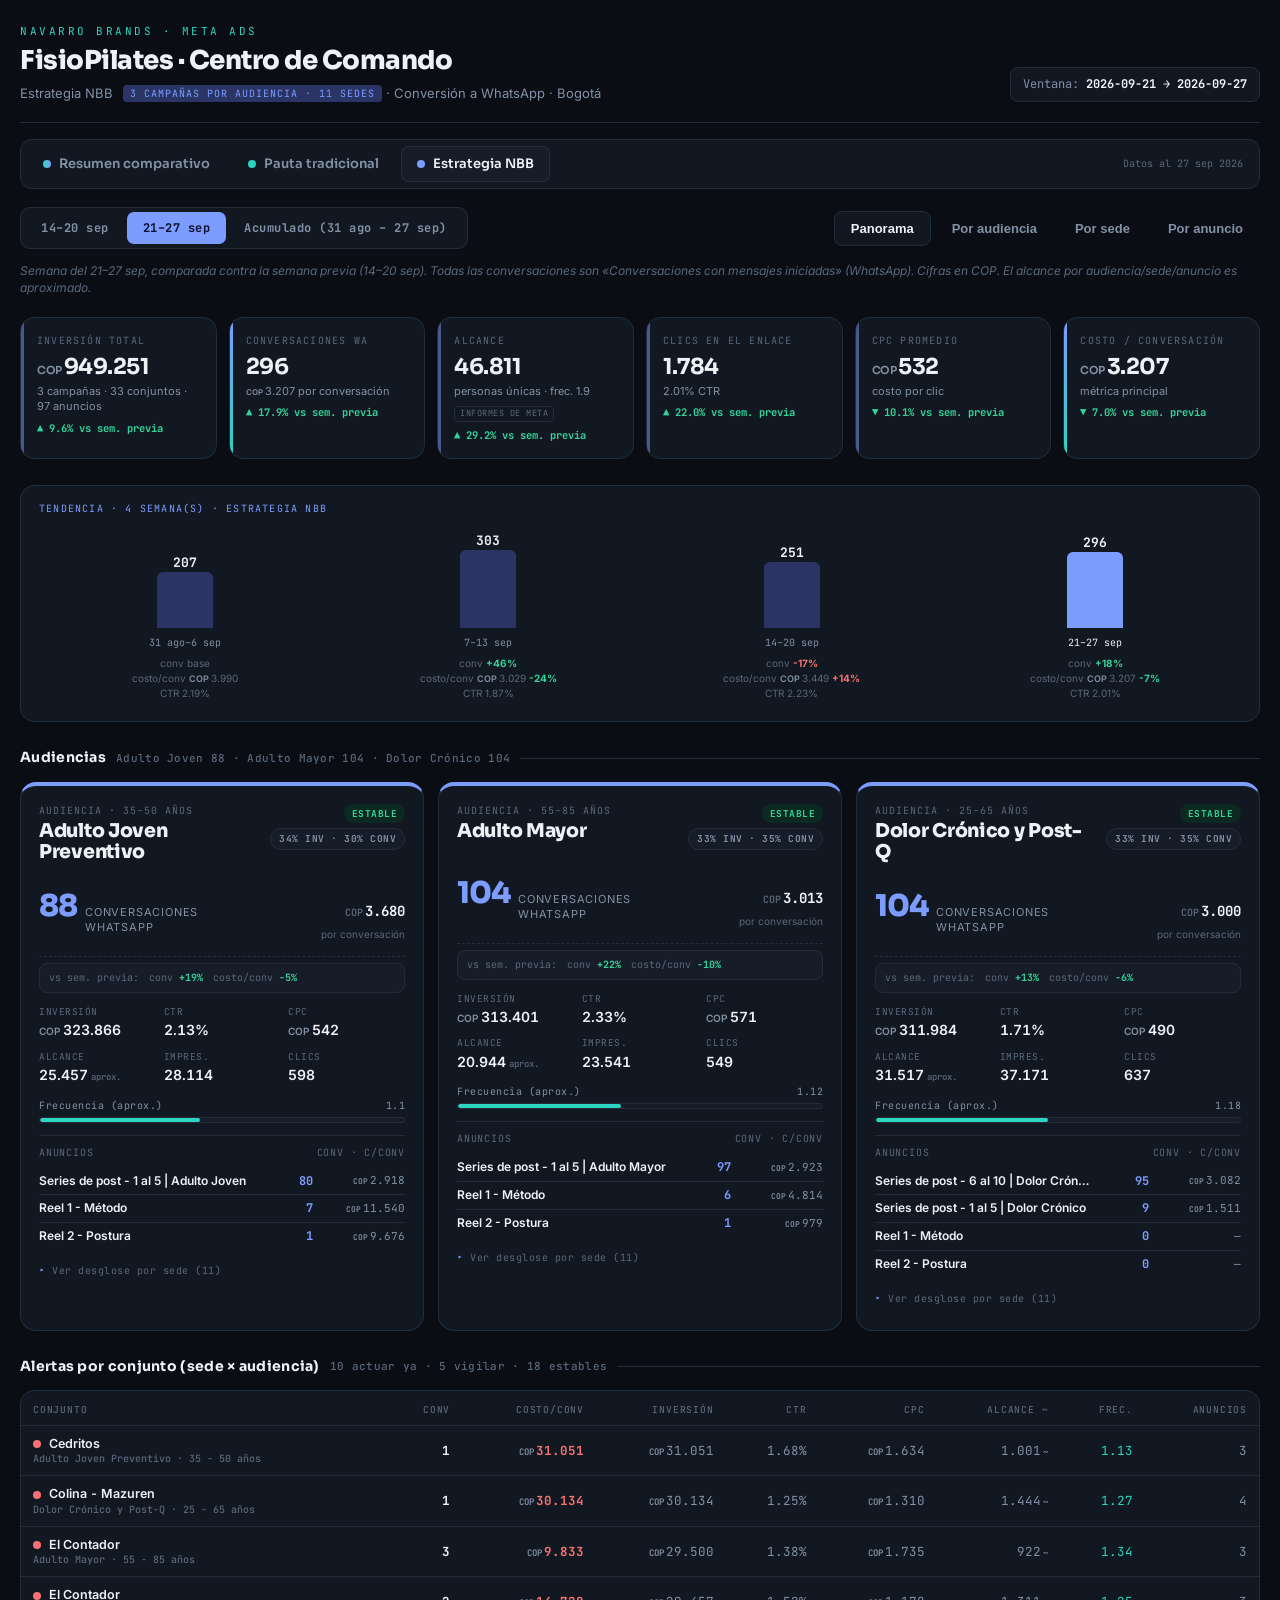
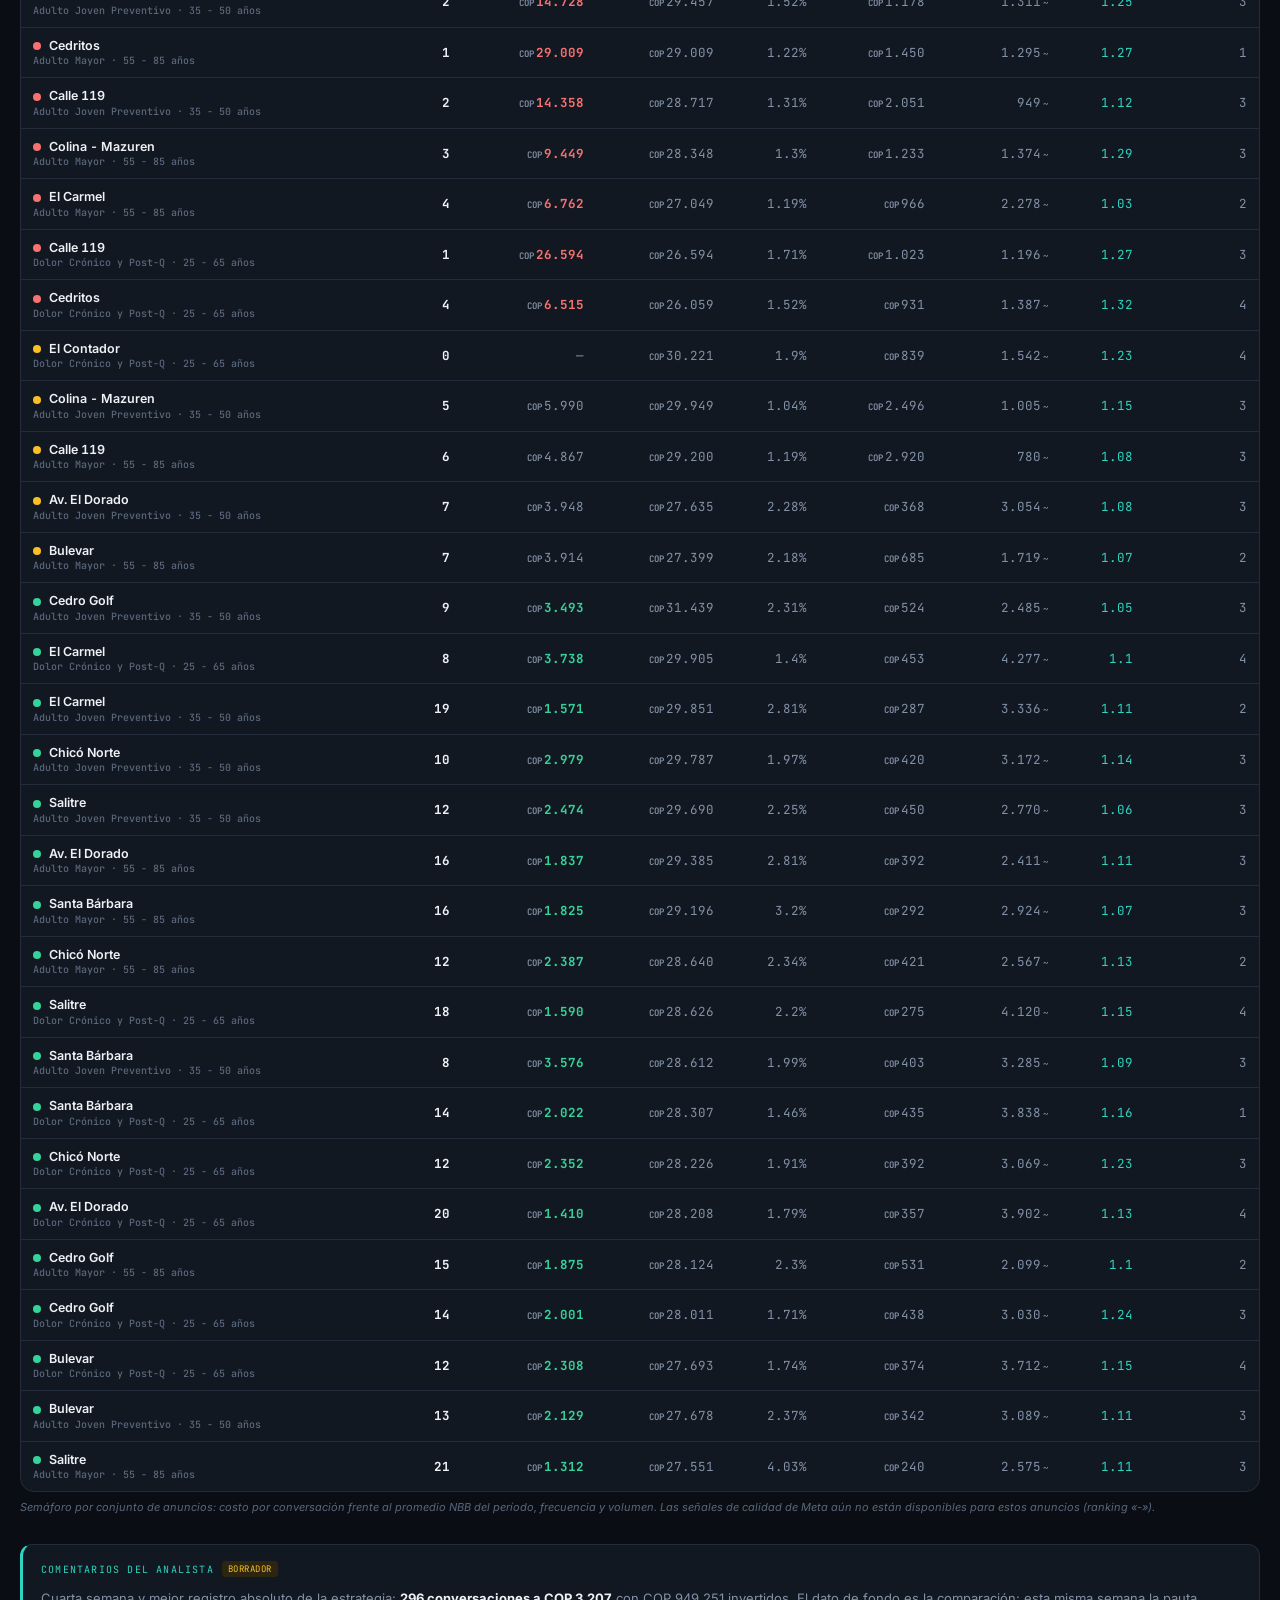
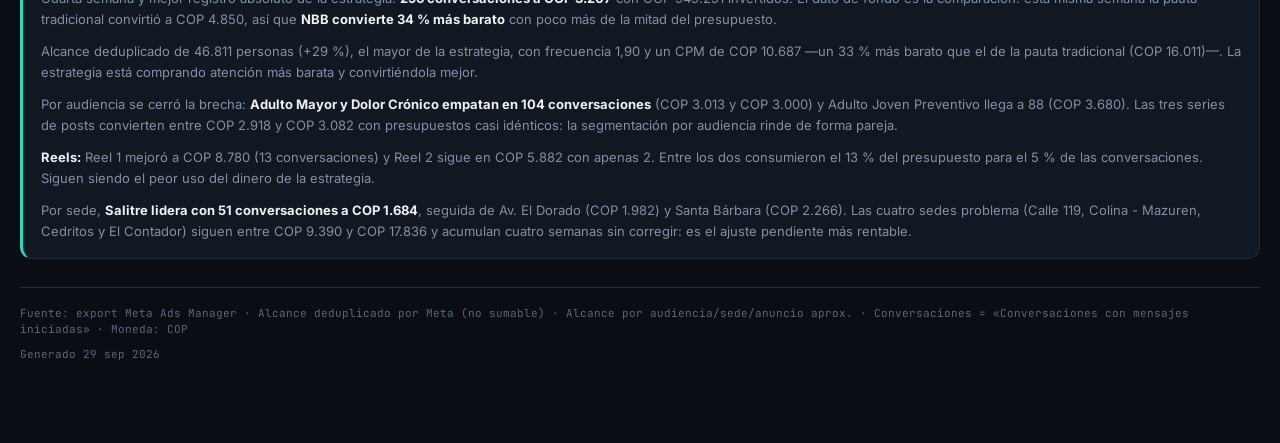
==== commit 45f44264: "Semanas 12 y 13: NBB adelanta a la pauta tradicional - build.py: una semana puede venir repartida en" ====
--- a/nbb.html
+++ b/nbb.html
@@ -168,7 +168,7 @@
   renderKPIs();
 
   document.getElementById('audSummary').innerHTML = auds.map(a => audCardHTML(a, false)).join('');
-  document.getElementById('audCnt').textContent = auds.map(a => `${a.name.split(' ')[0]} ${a.conv}`).join(' · ');
+  document.getElementById('audCnt').textContent = auds.map(a => `${a.name.replace(/ (Preventivo|y Post-Q)$/, '')} ${a.conv}`).join(' · ');
   document.getElementById('audCards').innerHTML = auds.map(a => audCardHTML(a, true)).join('');
   renderSetTable(sets);
   document.getElementById('alertCnt').textContent = alertCount(sets);
